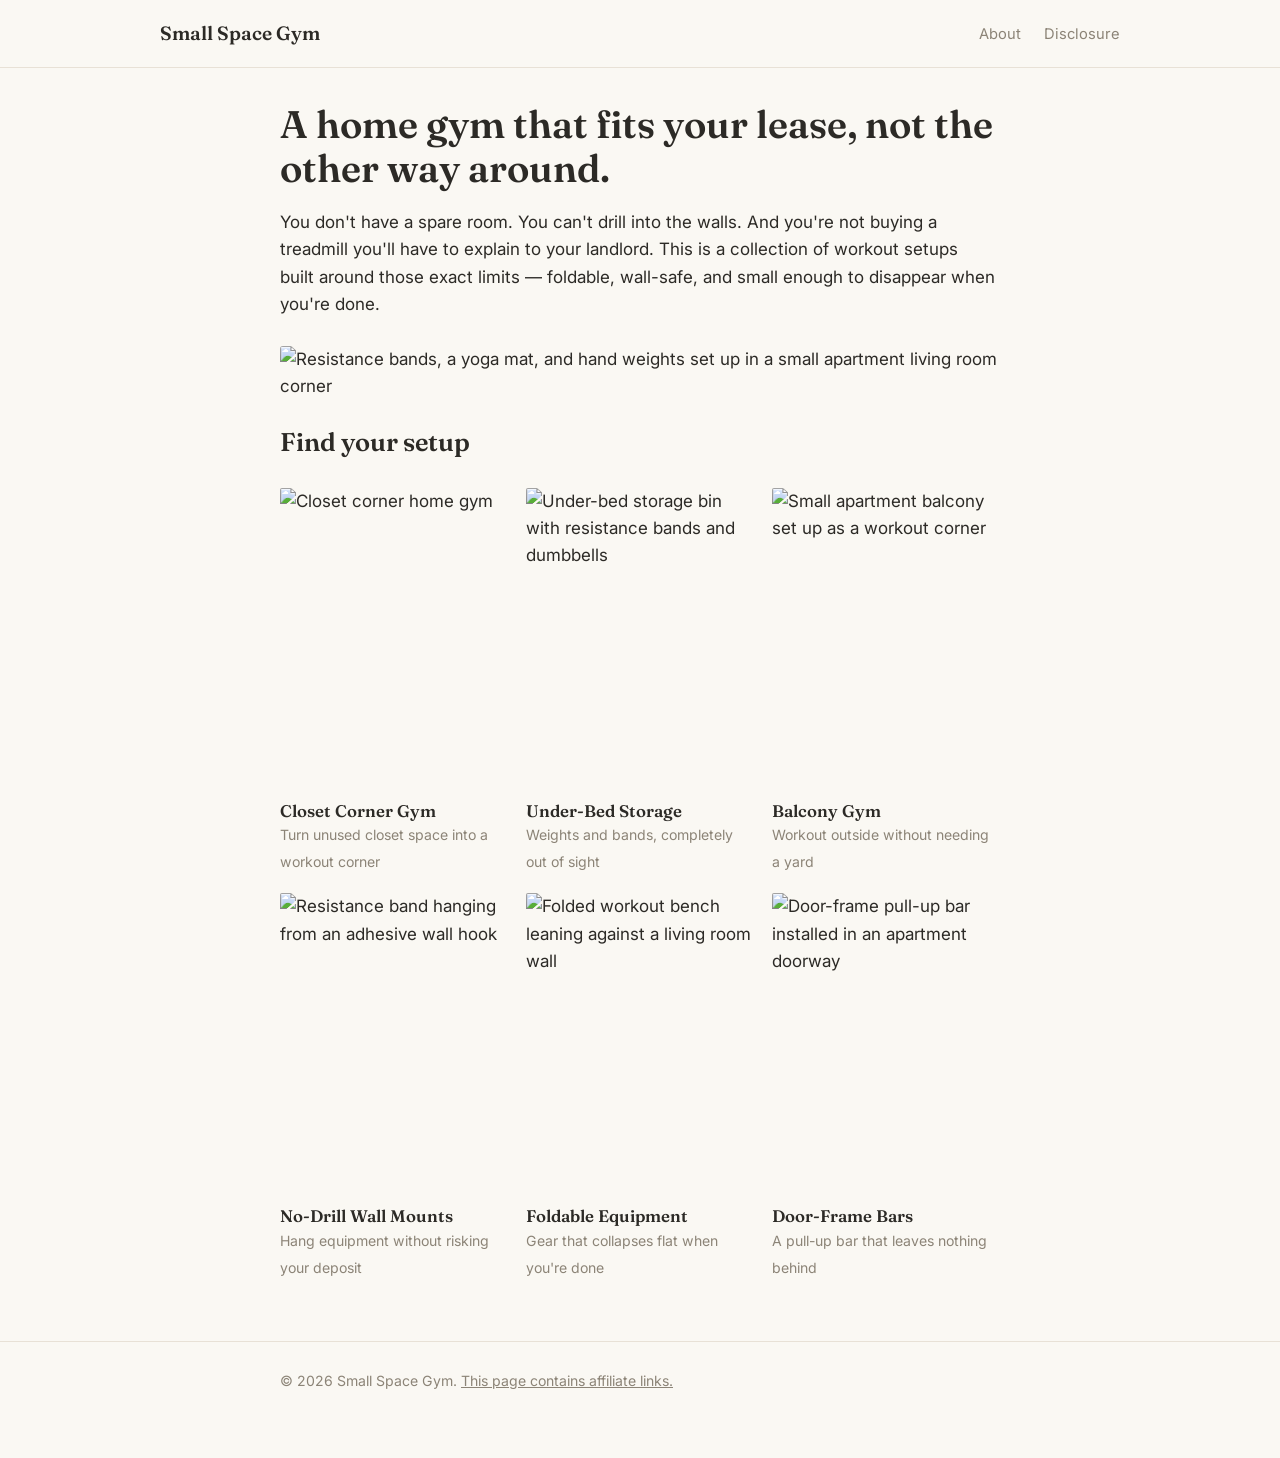
==== index.html @ 2107f6da "Add files via upload" ====
<!DOCTYPE html>
<html lang="en">
<head>
<meta charset="UTF-8">
<meta name="viewport" content="width=device-width, initial-scale=1">
<title>Small Space Gym — Apartment & Renter-Friendly Home Gym Ideas</title>
<meta name="description" content="Foldable, hideable, renter-friendly home gym setups for apartments without a dedicated gym room — no drilling, no clutter.">
<link rel="stylesheet" href="styles.css">
</head>
<body>

<header class="site">
  <div class="wide">
    <a href="index.html" class="brand">Small Space Gym</a>
    <nav class="site">
      <a href="info.html#about">About</a>
      <a href="info.html#disclosure">Disclosure</a>
    </nav>
  </div>
</header>

<div class="wrap">
  <h1 style="margin-top:34px">A home gym that fits your lease, not the other way around.</h1>
  <p>You don't have a spare room. You can't drill into the walls. And you're not buying a treadmill you'll have to explain to your landlord. This is a collection of workout setups built around those exact limits — foldable, wall-safe, and small enough to disappear when you're done.</p>

  <img src="images/hero.jpg" alt="Resistance bands, a yoga mat, and hand weights set up in a small apartment living room corner" class="hero-img">

  <h2 style="margin-top:10px">Find your setup</h2>
  <div class="topics-grid">
    <a class="topic-card" href="closet-gym.html">
      <img src="images/closet-gym.jpg" alt="Closet corner home gym">
      <h3>Closet Corner Gym</h3>
      <span>Turn unused closet space into a workout corner</span>
    </a>
    <a class="topic-card" href="under-bed-storage.html">
      <img src="images/under-bed-storage.jpg" alt="Under-bed storage bin with resistance bands and dumbbells">
      <h3>Under-Bed Storage</h3>
      <span>Weights and bands, completely out of sight</span>
    </a>
    <a class="topic-card" href="balcony-gym.html">
      <img src="images/balcony-gym.jpg" alt="Small apartment balcony set up as a workout corner">
      <h3>Balcony Gym</h3>
      <span>Workout outside without needing a yard</span>
    </a>
    <a class="topic-card" href="no-drill-mounts.html">
      <img src="images/no-drill-mounts.jpg" alt="Resistance band hanging from an adhesive wall hook">
      <h3>No-Drill Wall Mounts</h3>
      <span>Hang equipment without risking your deposit</span>
    </a>
    <a class="topic-card" href="foldable-equipment.html">
      <img src="images/foldable-equipment.jpg" alt="Folded workout bench leaning against a living room wall">
      <h3>Foldable Equipment</h3>
      <span>Gear that collapses flat when you're done</span>
    </a>
    <a class="topic-card" href="doorframe-bars.html">
      <img src="images/doorframe-bar.jpg" alt="Door-frame pull-up bar installed in an apartment doorway">
      <h3>Door-Frame Bars</h3>
      <span>A pull-up bar that leaves nothing behind</span>
    </a>
  </div>
</div>

<footer class="site">
  <div class="wrap">
    <p>© 2026 Small Space Gym. <a href="info.html#disclosure">This page contains affiliate links.</a></p>
  </div>
</footer>

</body>
</html>
---- styles.css ----
@import url('https://fonts.googleapis.com/css2?family=Fraunces:ital,wght@0,400;0,600;1,400&family=Inter:wght@400;500;600&display=swap');

:root{
  --bg:#FAF8F3;
  --ink:#2C2A26;
  --muted:#8C8477;
  --sage:#748763;
  --clay:#BE7B55;
  --line:#E8E1D6;
  --maxw:760px;
}

*{box-sizing:border-box}
html{scroll-behavior:smooth}
body{
  margin:0;
  background:var(--bg);
  color:var(--ink);
  font-family:'Inter',system-ui,sans-serif;
  line-height:1.6;
  font-size:17px;
}
h1,h2,h3{
  font-family:'Fraunces',serif;
  font-weight:600;
  line-height:1.15;
  margin:0 0 .5em;
}
h1{font-size:2.4rem}
h2{font-size:1.6rem; margin-top:2.2em}
p{margin:0 0 1.1em; max-width:65ch}
a{color:var(--clay)}
img{max-width:100%; display:block; border-radius:2px}

.wrap{max-width:var(--maxw); margin:0 auto; padding:0 20px}
.wide{max-width:1000px; margin:0 auto; padding:0 20px}

header.site{
  border-bottom:1px solid var(--line);
  padding:18px 0;
}
header.site .wide{display:flex; justify-content:space-between; align-items:center; flex-wrap:wrap; gap:10px}
.brand{font-family:'Fraunces',serif; font-weight:600; font-size:1.2rem; text-decoration:none; color:var(--ink)}
nav.site a{
  color:var(--muted);
  text-decoration:none;
  margin-left:18px;
  font-size:.92rem;
}
nav.site a:first-child{margin-left:0}
nav.site a:hover{color:var(--ink)}

.hero-img{width:100%; max-height:480px; object-fit:cover; border-radius:3px; margin:28px 0}

.topics-grid{
  display:grid;
  grid-template-columns:repeat(3,1fr);
  gap:18px;
  margin:30px 0 50px;
}
.topic-card{text-decoration:none; color:var(--ink)}
.topic-card img{aspect-ratio:3/4; object-fit:cover; margin-bottom:10px}
.topic-card h3{font-size:1.05rem; margin:0}
.topic-card span{font-size:.88rem; color:var(--muted)}

.product{
  display:flex;
  gap:20px;
  padding:24px 0;
  border-top:1px solid var(--line);
  align-items:flex-start;
}
.product img{width:150px; height:150px; object-fit:cover; flex-shrink:0}
.product h3{font-size:1.1rem; margin:0 0 .3em}
.product p{margin:0; font-size:.95rem}

.tips{background:#F2EEE5; border-radius:4px; padding:22px 24px; margin:30px 0}
.tips h2{margin-top:0; font-size:1.2rem}
.tips ul{margin:0; padding-left:1.2em}
.tips li{margin-bottom:.5em}

footer.site{
  border-top:1px solid var(--line);
  margin-top:60px;
  padding:28px 0 50px;
  font-size:.88rem;
  color:var(--muted);
}
footer.site a{color:var(--muted)}

.disclosure-note{font-size:.85rem; color:var(--muted); font-style:italic; margin-top:-6px}

@media(max-width:700px){
  .topics-grid{grid-template-columns:repeat(2,1fr)}
  .product{flex-direction:column}
  .product img{width:100%; height:220px}
  h1{font-size:1.9rem}
}
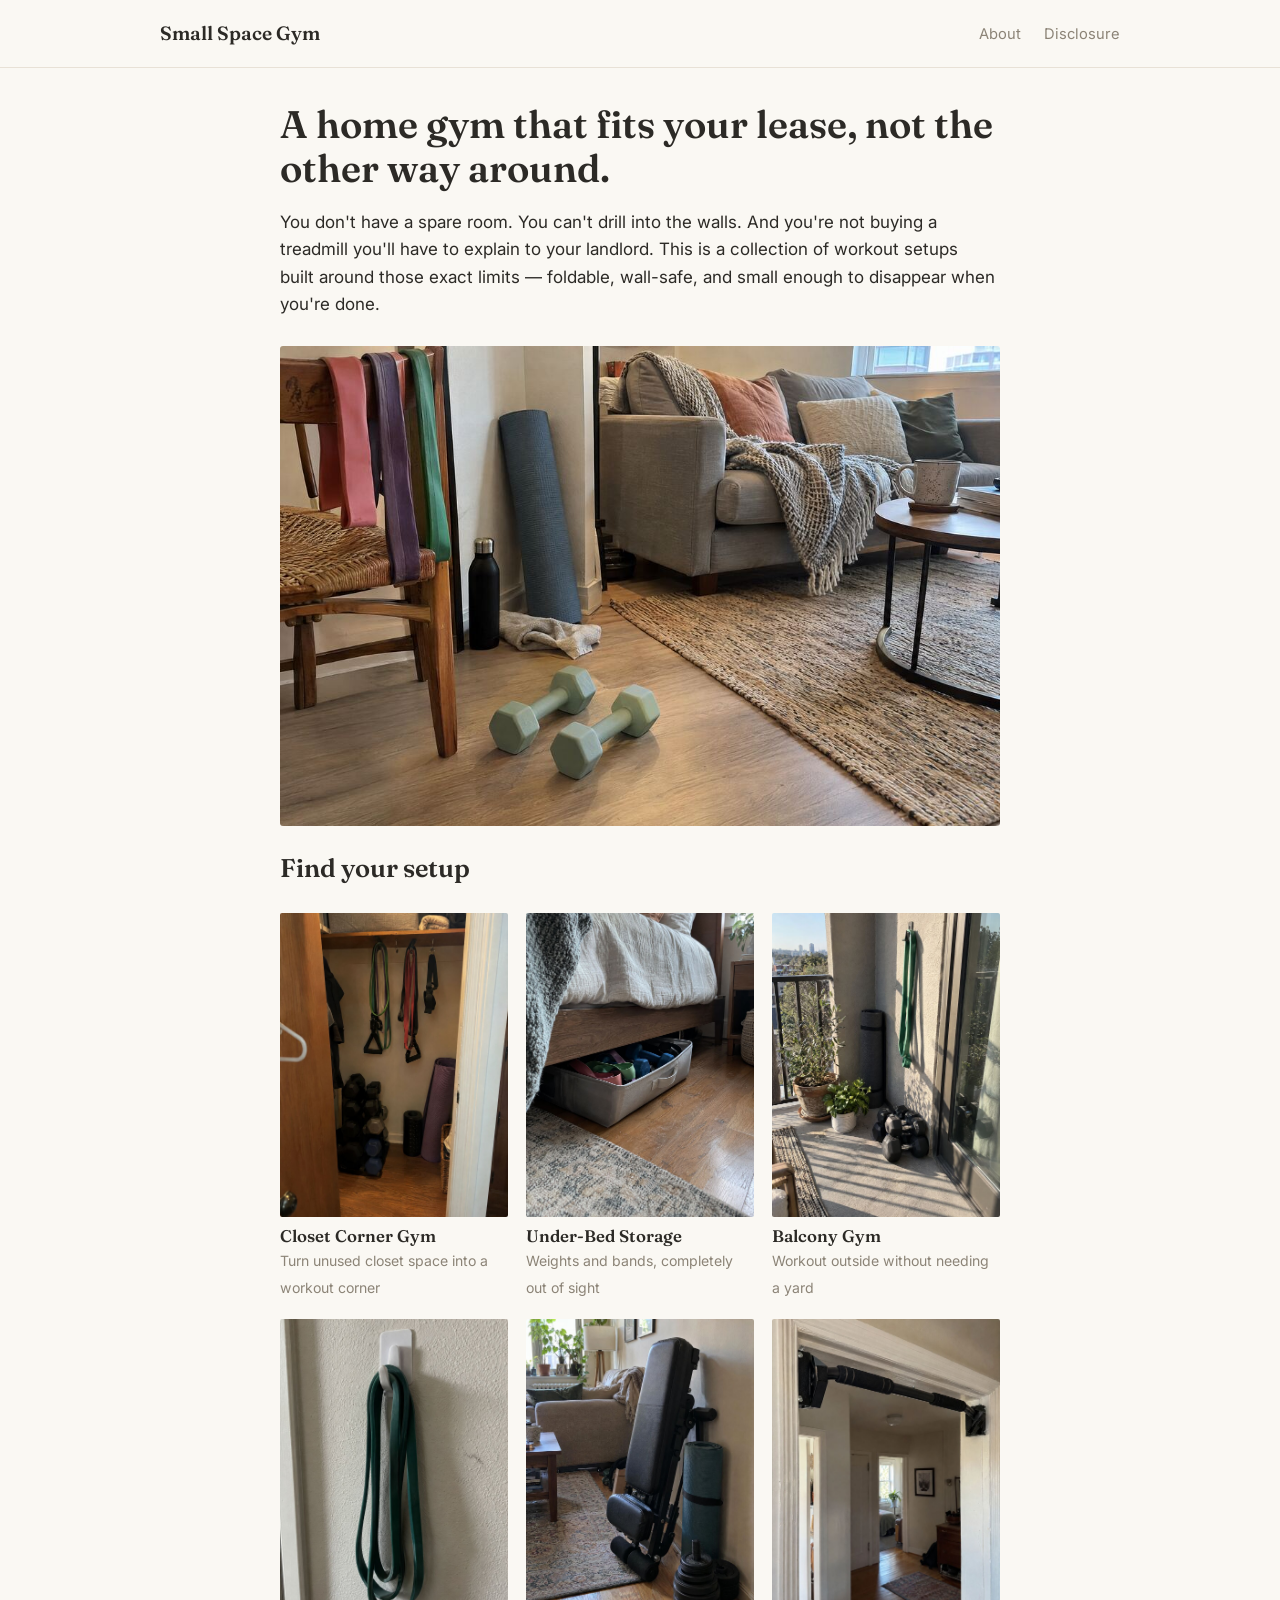
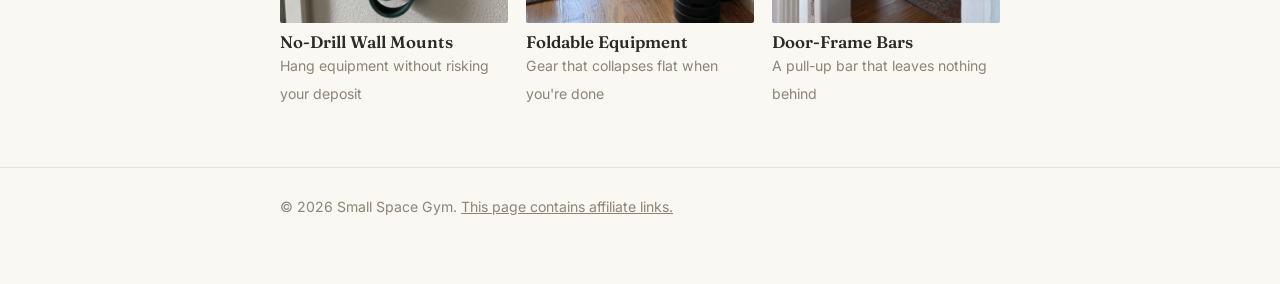
==== commit 451f0d7a: "Add files via upload" ====
--- a/index.html
+++ b/index.html
@@ -5,6 +5,7 @@
 <meta name="viewport" content="width=device-width, initial-scale=1">
 <title>Small Space Gym — Apartment & Renter-Friendly Home Gym Ideas</title>
 <meta name="description" content="Foldable, hideable, renter-friendly home gym setups for apartments without a dedicated gym room — no drilling, no clutter.">
+<meta name="p:domain_verify" content="f9546b134a50c41687588644b5ac1b52"/>
 <link rel="stylesheet" href="styles.css">
 </head>
 <body>
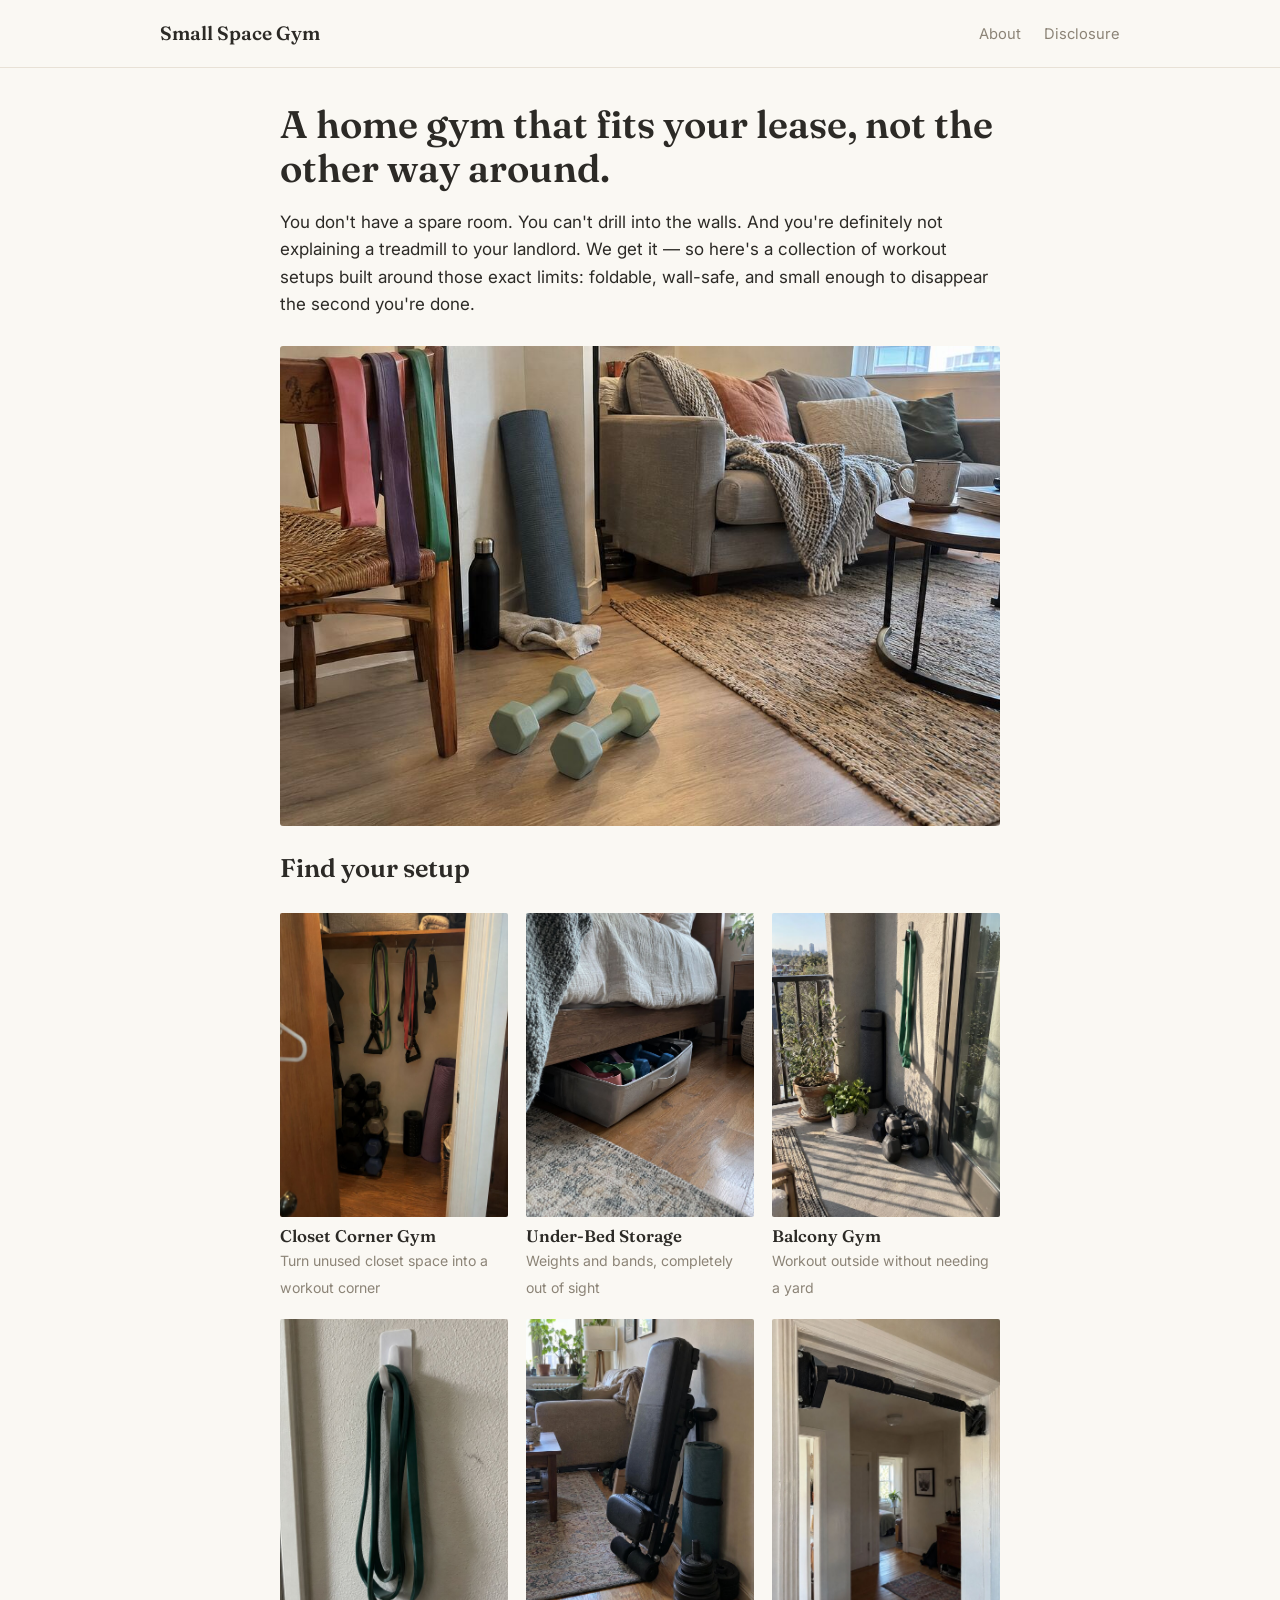
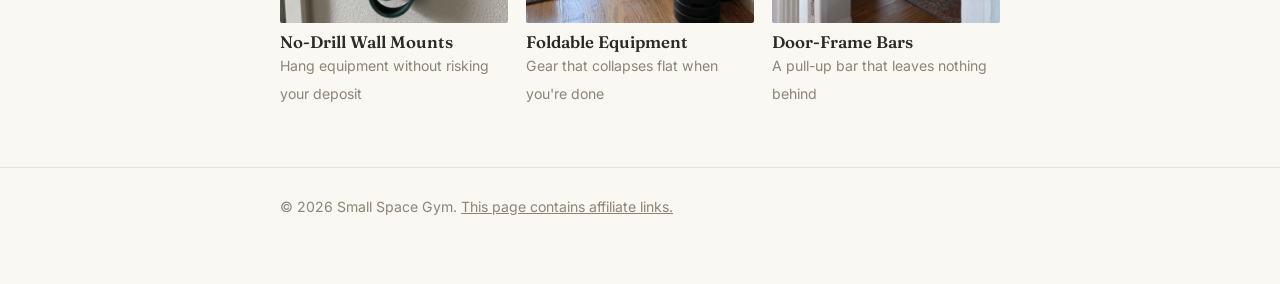
==== commit 250cc3ed: "Add files via upload" ====
--- a/index.html
+++ b/index.html
@@ -22,9 +22,9 @@
 
 <div class="wrap">
   <h1 style="margin-top:34px">A home gym that fits your lease, not the other way around.</h1>
-  <p>You don't have a spare room. You can't drill into the walls. And you're not buying a treadmill you'll have to explain to your landlord. This is a collection of workout setups built around those exact limits — foldable, wall-safe, and small enough to disappear when you're done.</p>
+  <p>You don't have a spare room. You can't drill into the walls. And you're definitely not explaining a treadmill to your landlord. We get it — so here's a collection of workout setups built around those exact limits: foldable, wall-safe, and small enough to disappear the second you're done.</p>
 
-  <img src="images/hero.jpg" alt="Resistance bands, a yoga mat, and hand weights set up in a small apartment living room corner" class="hero-img">
+  <img src="images/hero.jpg" alt="Resistance bands, a yoga mat, and hand weights set up in a small apartment living room corner" class="hero-home">
 
   <h2 style="margin-top:10px">Find your setup</h2>
   <div class="topics-grid">
--- a/styles.css
+++ b/styles.css
@@ -50,7 +50,8 @@
 nav.site a:first-child{margin-left:0}
 nav.site a:hover{color:var(--ink)}
 
-.hero-img{width:100%; max-height:480px; object-fit:cover; border-radius:3px; margin:28px 0}
+.hero-home{width:100%; max-height:480px; object-fit:cover; border-radius:3px; margin:28px 0}
+.hero-img{width:100%; max-width:340px; height:auto; display:block; border-radius:3px; margin:28px auto}
 
 .topics-grid{
   display:grid;
